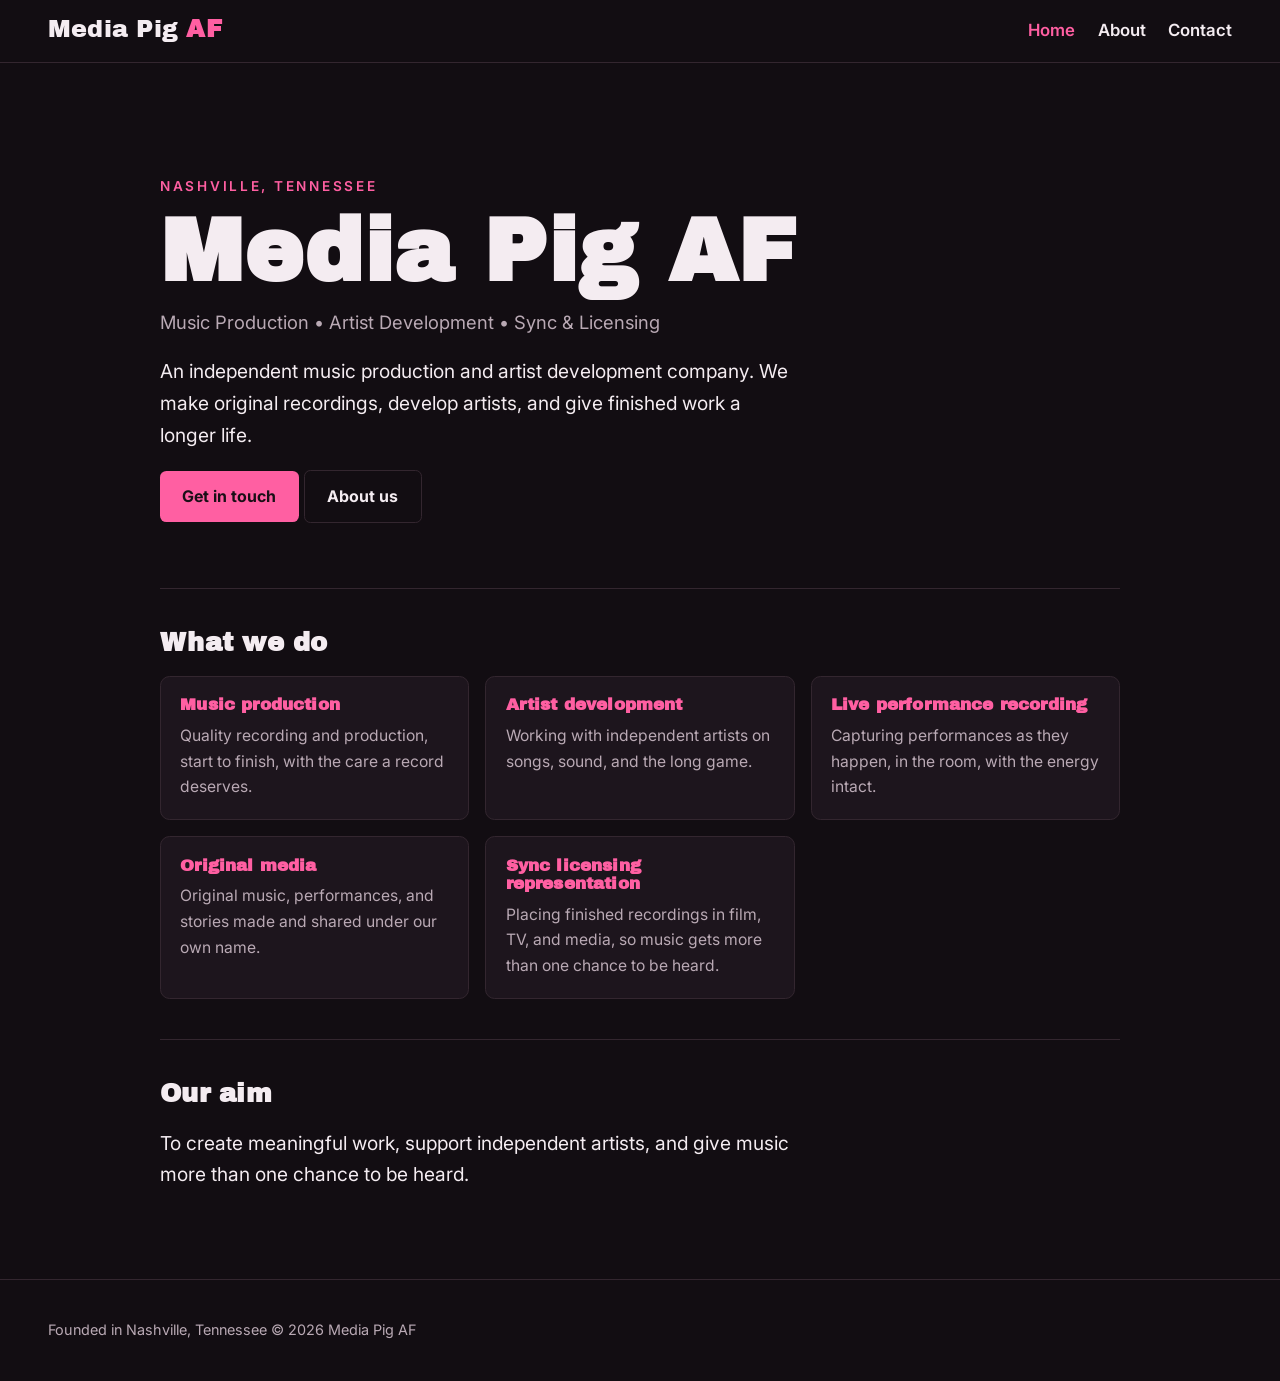
==== index.html @ c862d307 "Media Pig AF site: home, about, contact Co-Authored-By: Claude Sonnet 5.5 <noreply@anthropic.com> Cl" ====
<!doctype html>
<html lang="en">
<head>
<meta charset="utf-8">
<meta name="viewport" content="width=device-width, initial-scale=1">
<title>Media Pig AF | Music Production, Artist Development, Sync &amp; Licensing</title>
<meta name="description" content="Independent music production, artist development, and sync licensing in Nashville, Tennessee.">
<link rel="preconnect" href="https://fonts.googleapis.com">
<link rel="preconnect" href="https://fonts.gstatic.com" crossorigin>
<link href="https://fonts.googleapis.com/css2?family=Archivo+Black&family=Inter:wght@400;500;600&display=swap" rel="stylesheet">
<link rel="stylesheet" href="css/style.css">
</head>
<body>
<a class="skip" href="#content">Skip to content</a>
<header class="top">
  <a class="logo" href="index.html" aria-label="Media Pig AF home"><span class="wordmark">Media Pig <b>AF</b></span></a>
  <nav aria-label="Main"><ul><li><a href="index.html" aria-current="page">Home</a></li><li><a href="about.html">About</a></li><li><a href="contact.html">Contact</a></li></ul></nav>
</header>
<main id="content">
<section class="hero">
  <p class="kicker">Nashville, Tennessee</p>
  <h1>Media Pig AF</h1>
  <p class="tag">Music Production • Artist Development • Sync &amp; Licensing</p>
  <p class="lede">An independent music production and artist development company. We make original recordings, develop artists, and give finished work a longer life.</p>
  <p><a class="btn" href="contact.html">Get in touch</a> <a class="btn ghost" href="about.html">About us</a></p>
</section>
<section class="band">
  <h2>What we do</h2>
  <ul class="cards"><li><h3>Music production</h3><p>Quality recording and production, start to finish, with the care a record deserves.</p></li><li><h3>Artist development</h3><p>Working with independent artists on songs, sound, and the long game.</p></li><li><h3>Live performance recording</h3><p>Capturing performances as they happen, in the room, with the energy intact.</p></li><li><h3>Original media</h3><p>Original music, performances, and stories made and shared under our own name.</p></li><li><h3>Sync licensing representation</h3><p>Placing finished recordings in film, TV, and media, so music gets more than one chance to be heard.</p></li></ul>
</section>
<section class="band narrow">
  <h2>Our aim</h2>
  <p>To create meaningful work, support independent artists, and give music more than one chance to be heard.</p>
</section>
</main>
<footer class="foot">
  <p>Founded in Nashville, Tennessee &copy; 2026 Media Pig AF</p>
</footer>
<script src="js/site.js"></script>
</body>
</html>
---- css/style.css ----
:root{--bg:#120d12;--panel:#1d151d;--ink:#f4ecf1;--muted:#b9a9b4;--pink:#ff5fa2;--line:#33262f}
*{box-sizing:border-box}html{scroll-behavior:smooth}
body{margin:0;background:var(--bg);color:var(--ink);font:400 1.05rem/1.65 Inter,system-ui,sans-serif}
a{color:var(--pink)}h1,h2,h3,.wordmark{font-family:"Archivo Black",Inter,sans-serif;line-height:1.1;letter-spacing:.01em}
.skip{position:absolute;left:-999px}.skip:focus{left:1rem;top:1rem;background:#fff;color:#000;padding:.5rem;z-index:9}
.top{display:flex;flex-wrap:wrap;gap:1rem;align-items:center;justify-content:space-between;padding:1rem clamp(1rem,5vw,3rem);border-bottom:1px solid var(--line)}
.logo{text-decoration:none;color:var(--ink)}.wordmark{font-size:1.5rem}.wordmark b{color:var(--pink)}
nav ul{display:flex;gap:1.4rem;list-style:none;margin:0;padding:0}
nav a{color:var(--ink);text-decoration:none;font-weight:600}nav a:hover,nav a[aria-current]{color:var(--pink)}
main{max-width:64rem;margin:0 auto;padding:0 clamp(1rem,5vw,2rem)}
.hero{padding:clamp(3rem,10vw,7rem) 0 3rem}.kicker{color:var(--pink);text-transform:uppercase;letter-spacing:.2em;font-weight:600;font-size:.85rem;margin:0}
.hero h1{font-size:clamp(2.6rem,9vw,5.5rem);margin:.4rem 0}.tag{font-size:1.15rem;color:var(--muted);margin:0 0 1rem}
.lede{max-width:40rem;font-size:1.2rem}
.btn{display:inline-block;background:var(--pink);color:#1a0f16;font-weight:700;border:0;padding:.75rem 1.4rem;border-radius:.4rem;text-decoration:none;cursor:pointer;font-size:1rem;font-family:inherit}
.btn.ghost{background:transparent;color:var(--ink);border:1px solid var(--line)}.btn:hover{filter:brightness(1.1)}
.band{padding:2.5rem 0;border-top:1px solid var(--line)}.band h2,.page h2{font-size:1.6rem;margin:0 0 1.2rem}
.narrow p{max-width:40rem;font-size:1.2rem;margin:0}
.cards{list-style:none;margin:0;padding:0;display:grid;grid-template-columns:repeat(auto-fill,minmax(15rem,1fr));gap:1rem}
.cards li{background:var(--panel);border:1px solid var(--line);border-radius:.6rem;padding:1.2rem}
.cards h3{font-size:1.05rem;margin:0 0 .5rem;color:var(--pink)}.cards p{margin:0;color:var(--muted);font-size:.98rem}
.page{padding:3rem 0;max-width:44rem}.page h1{font-size:clamp(2rem,6vw,3rem);margin:0 0 1.2rem}.plain{padding-left:1.2rem}
form{display:grid;gap:1rem;margin-top:1.5rem}label{display:grid;gap:.35rem;font-weight:600;font-size:.95rem}
.row{display:grid;grid-template-columns:1fr 1fr;gap:1rem}@media(max-width:34rem){.row{grid-template-columns:1fr}}
input,textarea{font:inherit;color:var(--ink);background:var(--panel);border:1px solid var(--line);border-radius:.4rem;padding:.7rem}
input:focus,textarea:focus{outline:2px solid var(--pink);outline-offset:1px}
button.btn{justify-self:start}.form-status.ok{color:#8be28b}.form-status.err{color:#ff9a9a}
.foot{border-top:1px solid var(--line);margin-top:3rem;padding:1.5rem clamp(1rem,5vw,3rem);color:var(--muted);font-size:.9rem}
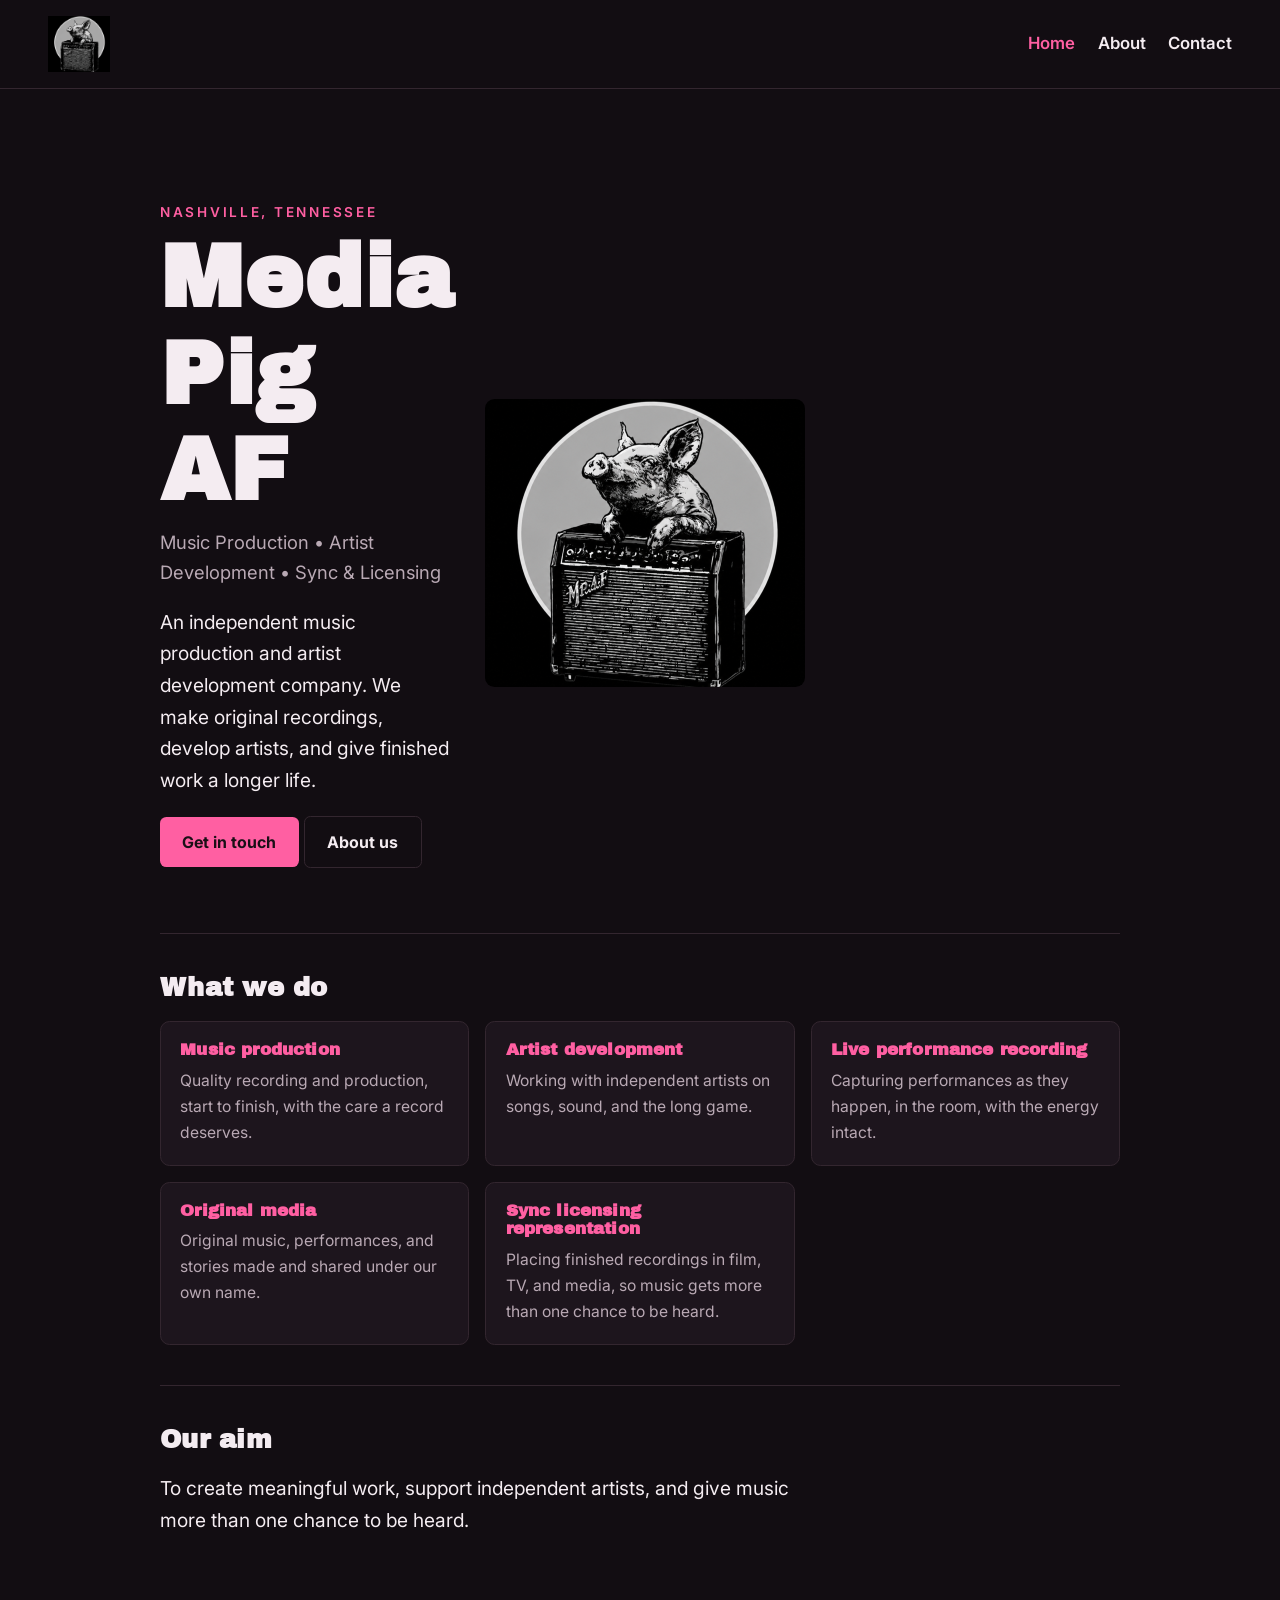
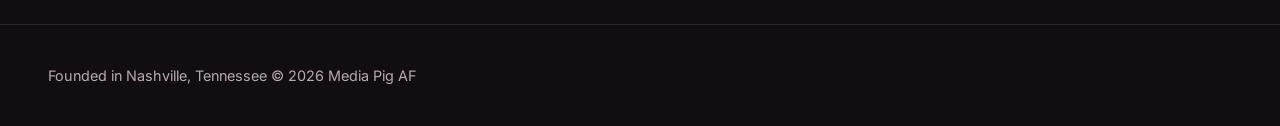
==== commit 955eaa9b: "Add Media Pig AF logo, hero art, favicon Co-Authored-By: Claude Sonnet 5.5 <noreply@anthropic.com> C" ====
--- a/index.html
+++ b/index.html
@@ -8,21 +8,25 @@
 <link rel="preconnect" href="https://fonts.googleapis.com">
 <link rel="preconnect" href="https://fonts.gstatic.com" crossorigin>
 <link href="https://fonts.googleapis.com/css2?family=Archivo+Black&family=Inter:wght@400;500;600&display=swap" rel="stylesheet">
+<link rel="icon" href="img/favicon.png" type="image/png">
 <link rel="stylesheet" href="css/style.css">
 </head>
 <body>
 <a class="skip" href="#content">Skip to content</a>
 <header class="top">
-  <a class="logo" href="index.html" aria-label="Media Pig AF home"><span class="wordmark">Media Pig <b>AF</b></span></a>
+  <a class="logo" href="index.html" aria-label="Media Pig AF home"><img src="img/logo.png" alt="Media Pig AF" height="64"></a>
   <nav aria-label="Main"><ul><li><a href="index.html" aria-current="page">Home</a></li><li><a href="about.html">About</a></li><li><a href="contact.html">Contact</a></li></ul></nav>
 </header>
 <main id="content">
 <section class="hero">
+  <div class="hero-text">
   <p class="kicker">Nashville, Tennessee</p>
   <h1>Media Pig AF</h1>
   <p class="tag">Music Production • Artist Development • Sync &amp; Licensing</p>
   <p class="lede">An independent music production and artist development company. We make original recordings, develop artists, and give finished work a longer life.</p>
   <p><a class="btn" href="contact.html">Get in touch</a> <a class="btn ghost" href="about.html">About us</a></p>
+  </div>
+  <img class="hero-art" src="img/logo.png" alt="A pig leaning on a guitar amp, the Media Pig AF logo" width="320">
 </section>
 <section class="band">
   <h2>What we do</h2>
--- a/css/style.css
+++ b/css/style.css
@@ -25,3 +25,7 @@
 input:focus,textarea:focus{outline:2px solid var(--pink);outline-offset:1px}
 button.btn{justify-self:start}.form-status.ok{color:#8be28b}.form-status.err{color:#ff9a9a}
 .foot{border-top:1px solid var(--line);margin-top:3rem;padding:1.5rem clamp(1rem,5vw,3rem);color:var(--muted);font-size:.9rem}
+.hero{display:grid;grid-template-columns:1fr auto;gap:2rem;align-items:center}
+.hero-art{width:min(320px,100%);height:auto;border-radius:.6rem}
+.logo img{display:block;height:56px;width:auto}
+@media(max-width:46rem){.hero{grid-template-columns:1fr}.hero-art{order:-1;width:200px}}
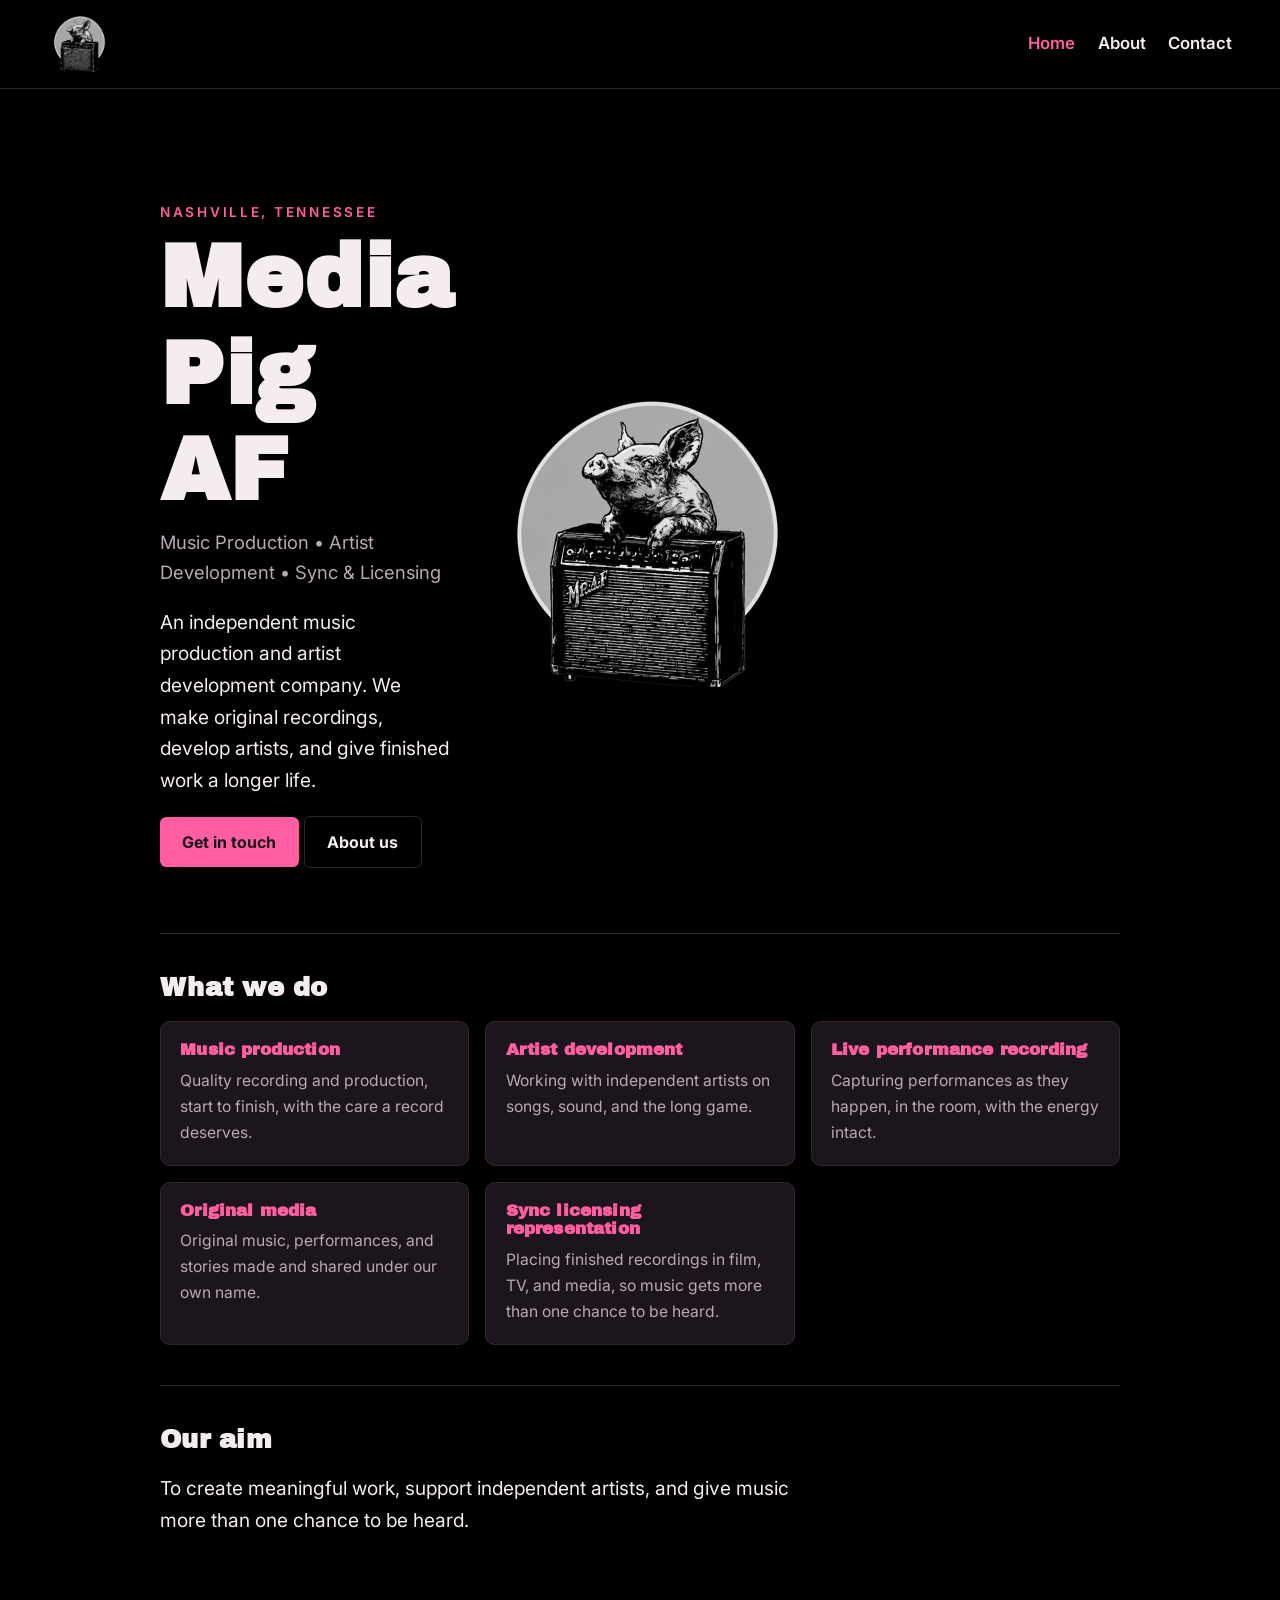
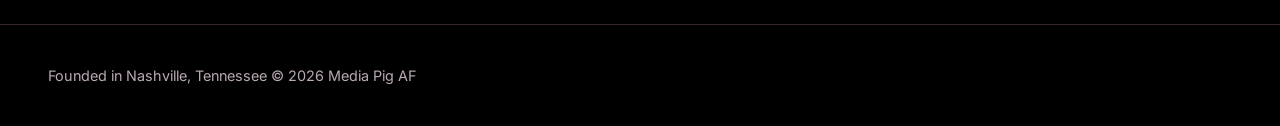
==== commit dba784c6: "Version the stylesheet link Co-Authored-By: Claude Sonnet 5.5 <noreply@anthropic.com> Claude-Session" ====
--- a/index.html
+++ b/index.html
@@ -9,7 +9,7 @@
 <link rel="preconnect" href="https://fonts.gstatic.com" crossorigin>
 <link href="https://fonts.googleapis.com/css2?family=Archivo+Black&family=Inter:wght@400;500;600&display=swap" rel="stylesheet">
 <link rel="icon" href="img/favicon.png" type="image/png">
-<link rel="stylesheet" href="css/style.css">
+<link rel="stylesheet" href="css/style.css?v=2">
 </head>
 <body>
 <a class="skip" href="#content">Skip to content</a>
--- a/css/style.css
+++ b/css/style.css
@@ -1,4 +1,4 @@
-:root{--bg:#120d12;--panel:#1d151d;--ink:#f4ecf1;--muted:#b9a9b4;--pink:#ff5fa2;--line:#33262f}
+:root{--bg:#000;--panel:#1d151d;--ink:#f4ecf1;--muted:#b9a9b4;--pink:#ff5fa2;--line:#33262f}
 *{box-sizing:border-box}html{scroll-behavior:smooth}
 body{margin:0;background:var(--bg);color:var(--ink);font:400 1.05rem/1.65 Inter,system-ui,sans-serif}
 a{color:var(--pink)}h1,h2,h3,.wordmark{font-family:"Archivo Black",Inter,sans-serif;line-height:1.1;letter-spacing:.01em}
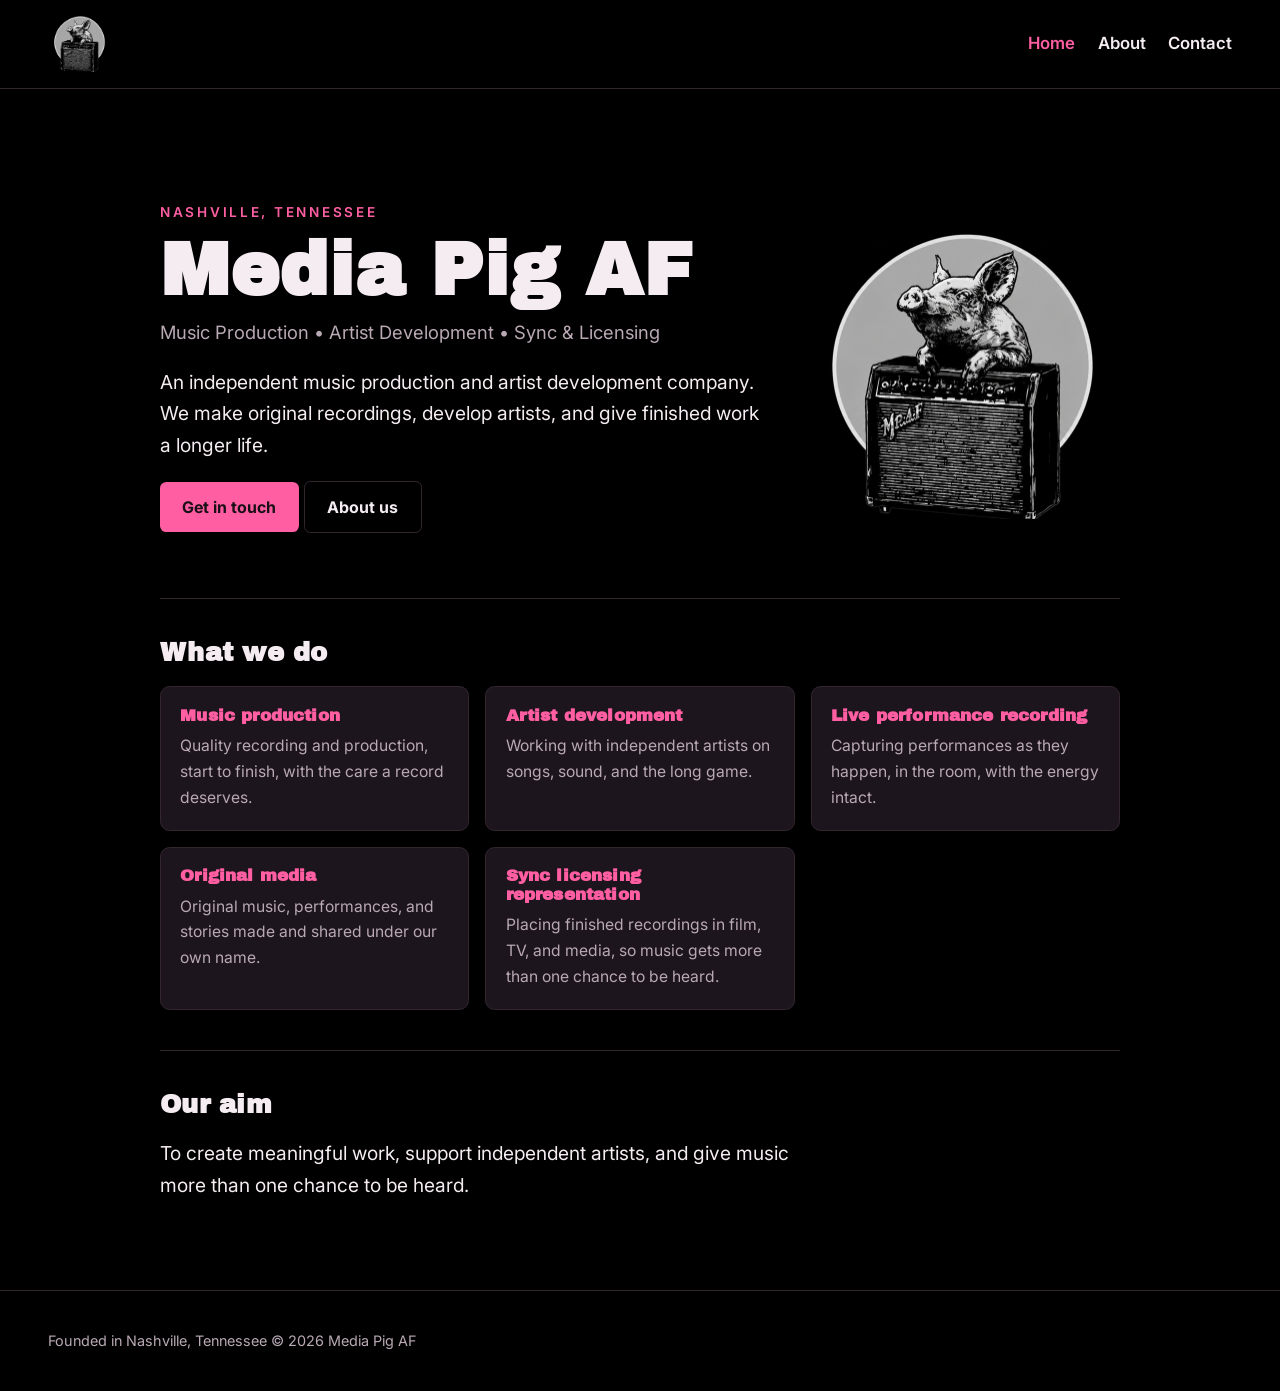
==== commit 37a4220f: "Fix hero layout Co-Authored-By: Claude Sonnet 5.5 <noreply@anthropic.com> Claude-Session: https://cl" ====
--- a/index.html
+++ b/index.html
@@ -9,7 +9,7 @@
 <link rel="preconnect" href="https://fonts.gstatic.com" crossorigin>
 <link href="https://fonts.googleapis.com/css2?family=Archivo+Black&family=Inter:wght@400;500;600&display=swap" rel="stylesheet">
 <link rel="icon" href="img/favicon.png" type="image/png">
-<link rel="stylesheet" href="css/style.css?v=2">
+<link rel="stylesheet" href="css/style.css?v=3">
 </head>
 <body>
 <a class="skip" href="#content">Skip to content</a>
--- a/css/style.css
+++ b/css/style.css
@@ -9,7 +9,7 @@
 nav a{color:var(--ink);text-decoration:none;font-weight:600}nav a:hover,nav a[aria-current]{color:var(--pink)}
 main{max-width:64rem;margin:0 auto;padding:0 clamp(1rem,5vw,2rem)}
 .hero{padding:clamp(3rem,10vw,7rem) 0 3rem}.kicker{color:var(--pink);text-transform:uppercase;letter-spacing:.2em;font-weight:600;font-size:.85rem;margin:0}
-.hero h1{font-size:clamp(2.6rem,9vw,5.5rem);margin:.4rem 0}.tag{font-size:1.15rem;color:var(--muted);margin:0 0 1rem}
+.hero h1{font-size:clamp(2.4rem,7vw,4.6rem);margin:.4rem 0}.tag{font-size:1.15rem;color:var(--muted);margin:0 0 1rem}
 .lede{max-width:40rem;font-size:1.2rem}
 .btn{display:inline-block;background:var(--pink);color:#1a0f16;font-weight:700;border:0;padding:.75rem 1.4rem;border-radius:.4rem;text-decoration:none;cursor:pointer;font-size:1rem;font-family:inherit}
 .btn.ghost{background:transparent;color:var(--ink);border:1px solid var(--line)}.btn:hover{filter:brightness(1.1)}
@@ -25,7 +25,7 @@
 input:focus,textarea:focus{outline:2px solid var(--pink);outline-offset:1px}
 button.btn{justify-self:start}.form-status.ok{color:#8be28b}.form-status.err{color:#ff9a9a}
 .foot{border-top:1px solid var(--line);margin-top:3rem;padding:1.5rem clamp(1rem,5vw,3rem);color:var(--muted);font-size:.9rem}
-.hero{display:grid;grid-template-columns:1fr auto;gap:2rem;align-items:center}
-.hero-art{width:min(320px,100%);height:auto;border-radius:.6rem}
+.hero{display:grid;grid-template-columns:minmax(0,1fr) 320px;gap:2.5rem;align-items:center}
+.hero-art{width:320px;max-width:100%;height:auto;justify-self:end}
 .logo img{display:block;height:56px;width:auto}
-@media(max-width:46rem){.hero{grid-template-columns:1fr}.hero-art{order:-1;width:200px}}
+@media(max-width:46rem){.hero{grid-template-columns:minmax(0,1fr)}.hero-art{order:-1;width:200px;justify-self:start}}
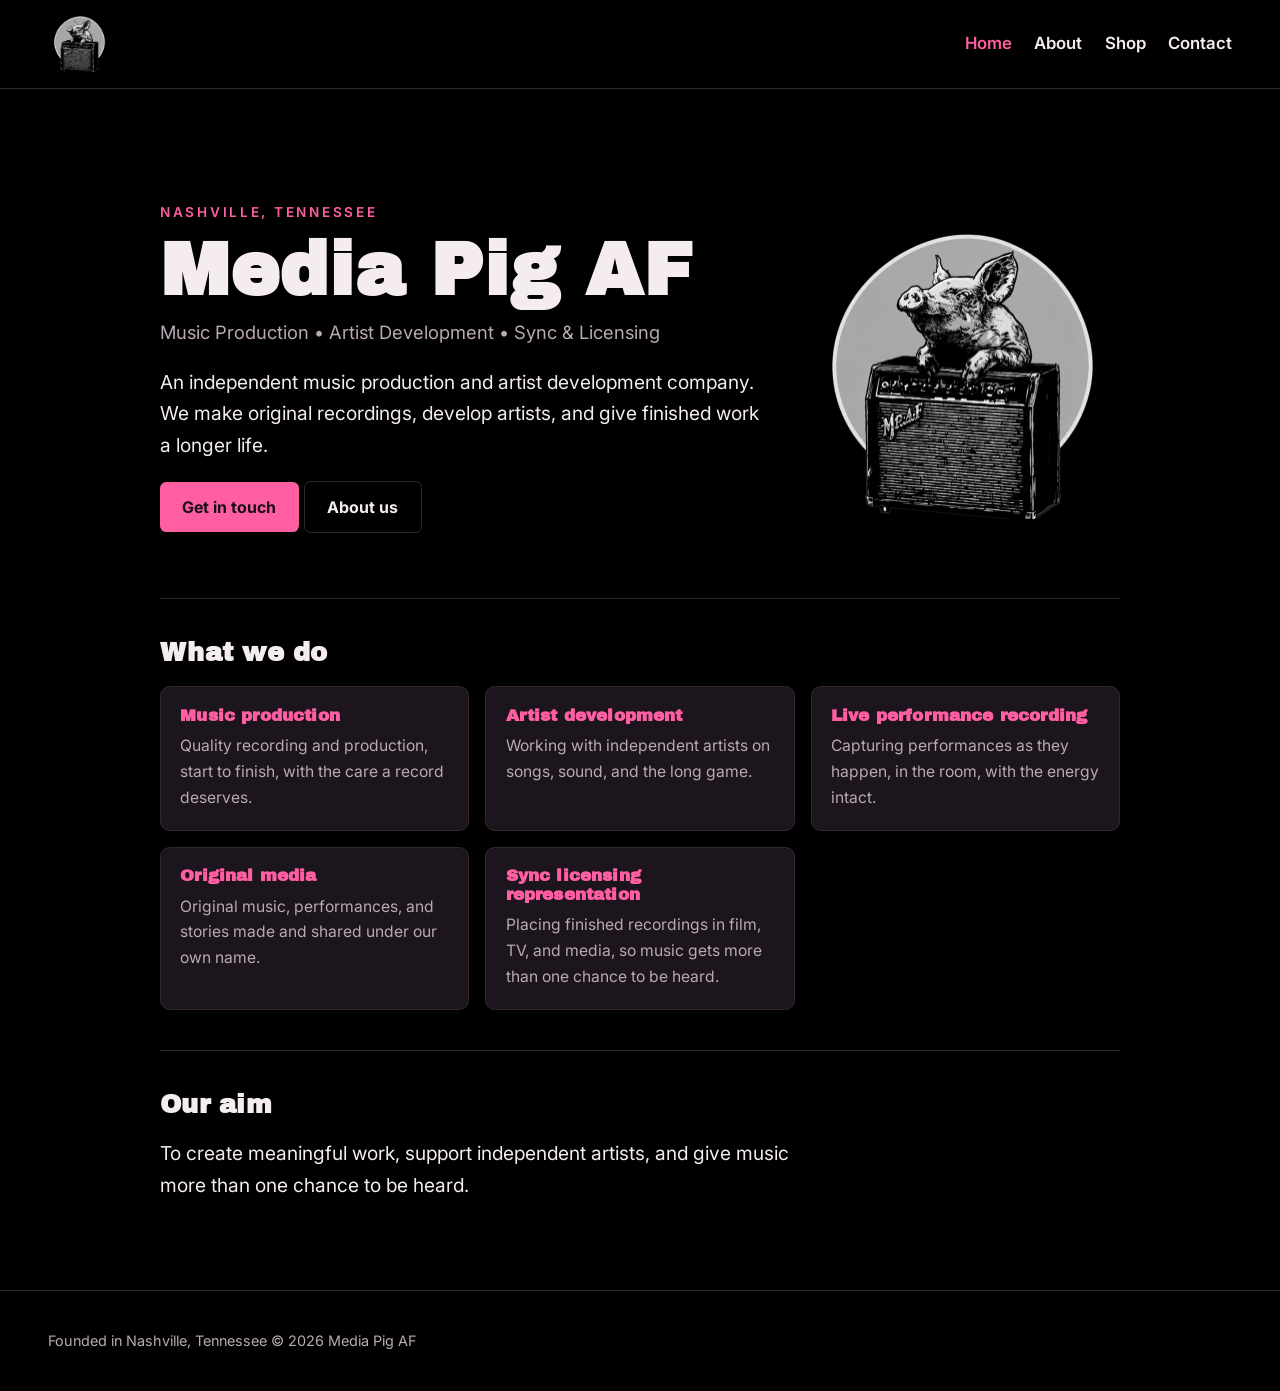
==== commit 7443b34e: "Add Shop page Co-Authored-By: Claude Sonnet 5.5 <noreply@anthropic.com> Claude-Session: https://clau" ====
--- a/index.html
+++ b/index.html
@@ -9,13 +9,13 @@
 <link rel="preconnect" href="https://fonts.gstatic.com" crossorigin>
 <link href="https://fonts.googleapis.com/css2?family=Archivo+Black&family=Inter:wght@400;500;600&display=swap" rel="stylesheet">
 <link rel="icon" href="img/favicon.png" type="image/png">
-<link rel="stylesheet" href="css/style.css?v=3">
+<link rel="stylesheet" href="css/style.css?v=4">
 </head>
 <body>
 <a class="skip" href="#content">Skip to content</a>
 <header class="top">
   <a class="logo" href="index.html" aria-label="Media Pig AF home"><img src="img/logo.png" alt="Media Pig AF" height="64"></a>
-  <nav aria-label="Main"><ul><li><a href="index.html" aria-current="page">Home</a></li><li><a href="about.html">About</a></li><li><a href="contact.html">Contact</a></li></ul></nav>
+  <nav aria-label="Main"><ul><li><a href="index.html" aria-current="page">Home</a></li><li><a href="about.html">About</a></li><li><a href="shop.html">Shop</a></li><li><a href="contact.html">Contact</a></li></ul></nav>
 </header>
 <main id="content">
 <section class="hero">
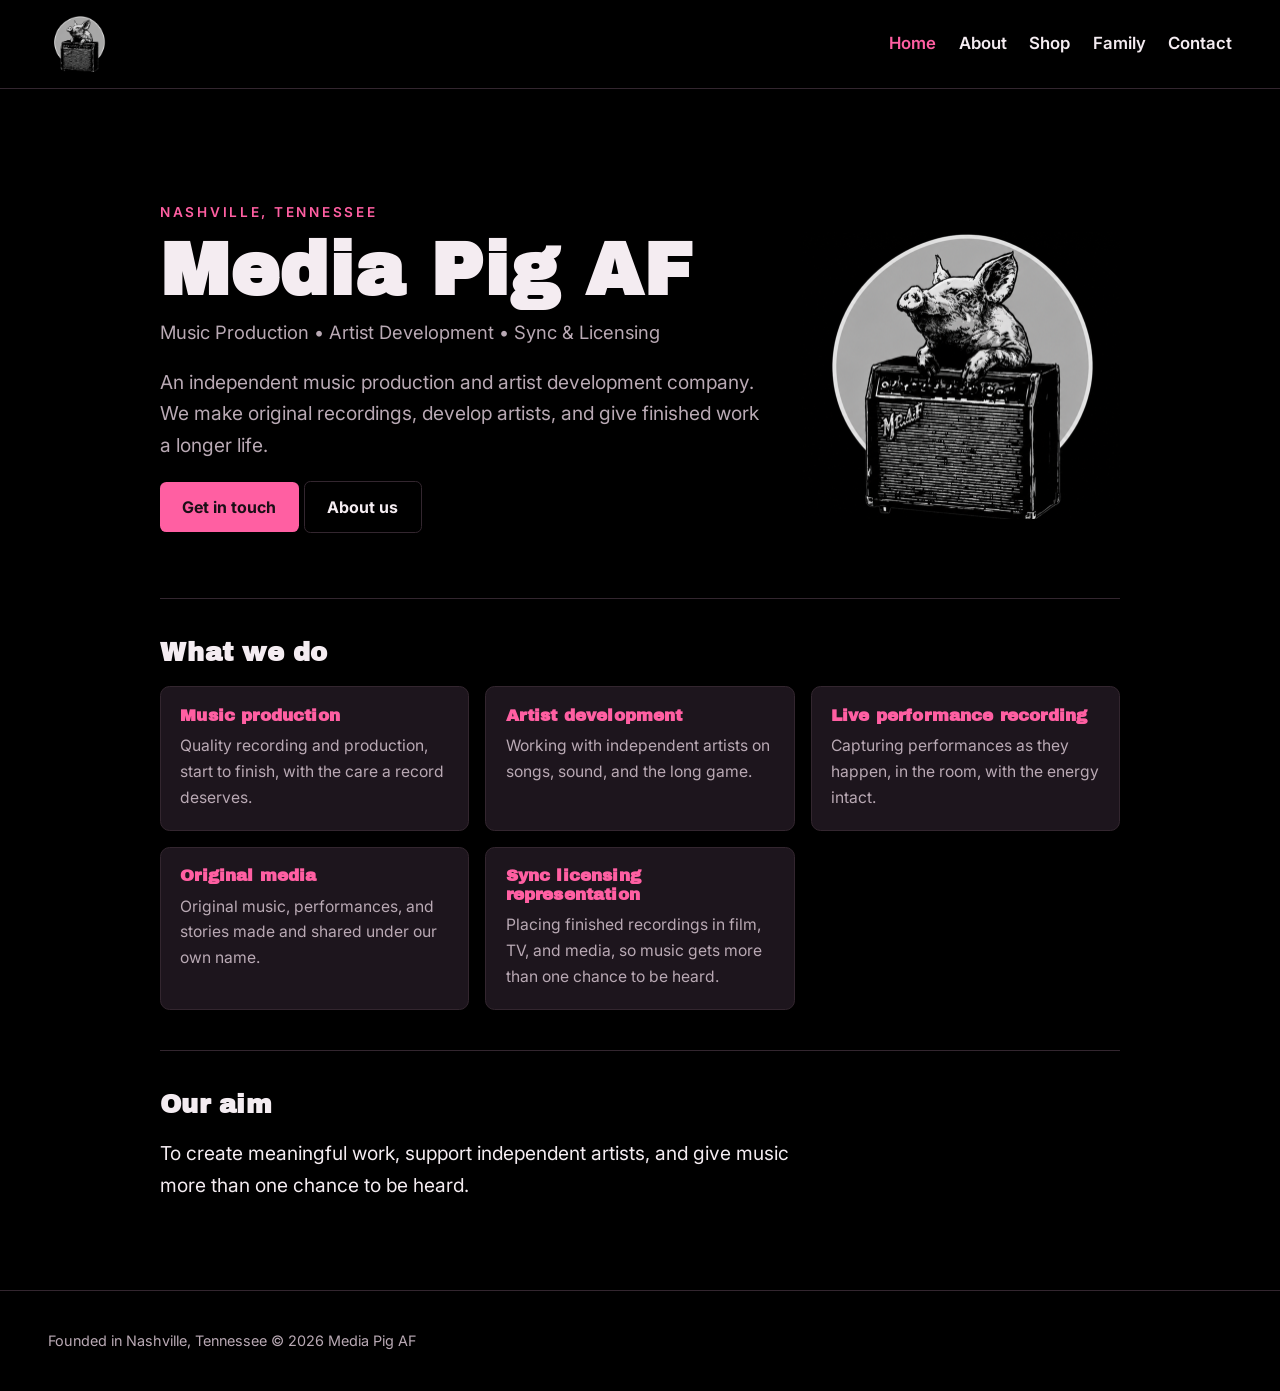
==== commit 3ea2da5e: "Add Family page listing the other family sites Co-Authored-By: Claude Sonnet 5.5 <noreply@anthropic." ====
--- a/index.html
+++ b/index.html
@@ -9,13 +9,13 @@
 <link rel="preconnect" href="https://fonts.gstatic.com" crossorigin>
 <link href="https://fonts.googleapis.com/css2?family=Archivo+Black&family=Inter:wght@400;500;600&display=swap" rel="stylesheet">
 <link rel="icon" href="img/favicon.png" type="image/png">
-<link rel="stylesheet" href="css/style.css?v=4">
+<link rel="stylesheet" href="css/style.css?v=fam1">
 </head>
 <body>
 <a class="skip" href="#content">Skip to content</a>
 <header class="top">
   <a class="logo" href="index.html" aria-label="Media Pig AF home"><img src="img/logo.png" alt="Media Pig AF" height="64"></a>
-  <nav aria-label="Main"><ul><li><a href="index.html" aria-current="page">Home</a></li><li><a href="about.html">About</a></li><li><a href="shop.html">Shop</a></li><li><a href="contact.html">Contact</a></li></ul></nav>
+  <nav aria-label="Main"><ul><li><a href="index.html" aria-current="page">Home</a></li><li><a href="about.html">About</a></li><li><a href="shop.html">Shop</a></li><li><a href="family.html">Family</a></li><li><a href="contact.html">Contact</a></li></ul></nav>
 </header>
 <main id="content">
 <section class="hero">
--- a/css/style.css
+++ b/css/style.css
@@ -29,3 +29,13 @@
 .hero-art{width:320px;max-width:100%;height:auto;justify-self:end}
 .logo img{display:block;height:56px;width:auto}
 @media(max-width:46rem){.hero{grid-template-columns:minmax(0,1fr)}.hero-art{order:-1;width:200px;justify-self:start}}
+
+/* Family page */
+.fam-grid{display:grid;grid-template-columns:repeat(auto-fill,minmax(15rem,1fr));gap:1.25rem;margin:1.5rem 0}
+.fam-card{background:var(--panel);border:1px solid rgba(255,255,255,.12);border-radius:.5rem;overflow:hidden;padding-bottom:1rem}
+.fam-card .fam-pic img{display:block;width:100%;aspect-ratio:4/3;object-fit:cover}
+.fam-card h3{margin:.8rem 1rem 0;font-size:1.1rem}
+.fam-card h3 a{color:var(--ink);text-decoration:none}
+.fam-card h3 a:hover{color:var(--pink)}
+.fam-card p{margin:.5rem 1rem 0;color:var(--muted);font-size:.95rem;line-height:1.5}
+.lede{color:var(--muted)}
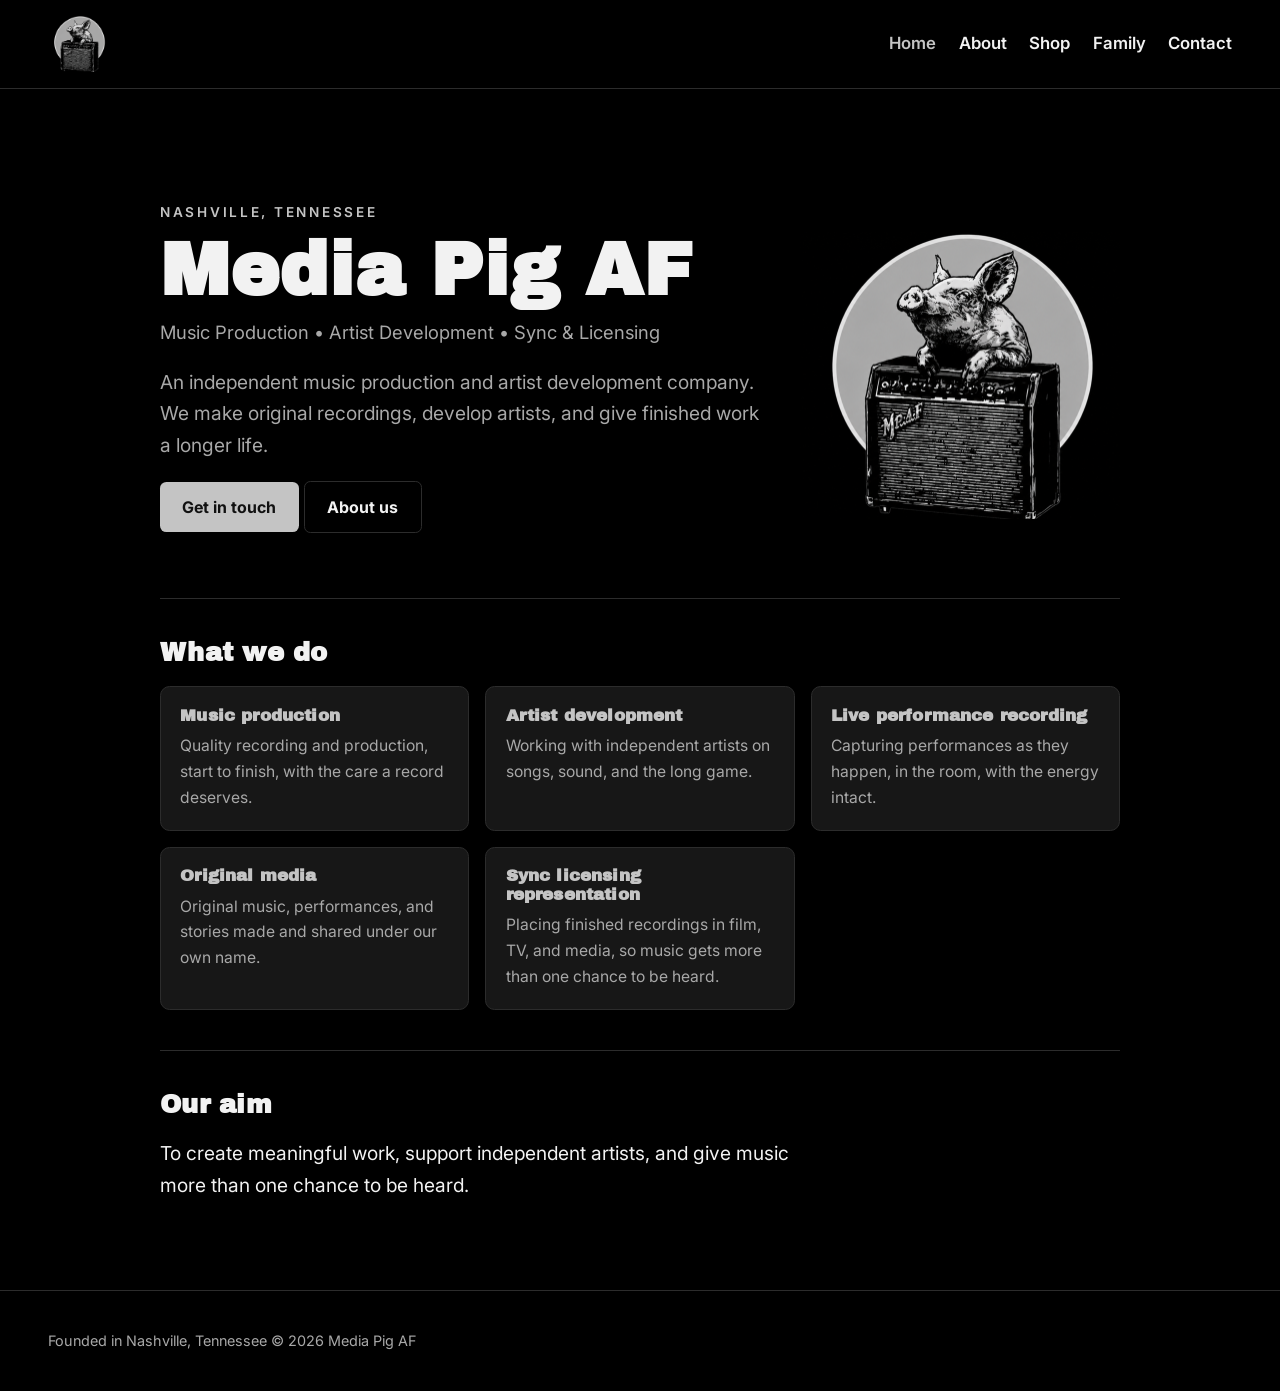
==== commit b8fcd343: "Replace pink accent with neutral greys (accent, panel, text, borders) Co-Authored-By: Claude Sonnet " ====
--- a/index.html
+++ b/index.html
@@ -9,7 +9,7 @@
 <link rel="preconnect" href="https://fonts.gstatic.com" crossorigin>
 <link href="https://fonts.googleapis.com/css2?family=Archivo+Black&family=Inter:wght@400;500;600&display=swap" rel="stylesheet">
 <link rel="icon" href="img/favicon.png" type="image/png">
-<link rel="stylesheet" href="css/style.css?v=fam1">
+<link rel="stylesheet" href="css/style.css?v=grey1">
 </head>
 <body>
 <a class="skip" href="#content">Skip to content</a>
--- a/css/style.css
+++ b/css/style.css
@@ -1,28 +1,28 @@
-:root{--bg:#000;--panel:#1d151d;--ink:#f4ecf1;--muted:#b9a9b4;--pink:#ff5fa2;--line:#33262f}
+:root{--bg:#000;--panel:#171717;--ink:#f2f2f2;--muted:#a8a8a8;--accent:#c4c4c4;--line:#2c2c2c}
 *{box-sizing:border-box}html{scroll-behavior:smooth}
 body{margin:0;background:var(--bg);color:var(--ink);font:400 1.05rem/1.65 Inter,system-ui,sans-serif}
-a{color:var(--pink)}h1,h2,h3,.wordmark{font-family:"Archivo Black",Inter,sans-serif;line-height:1.1;letter-spacing:.01em}
+a{color:var(--accent)}h1,h2,h3,.wordmark{font-family:"Archivo Black",Inter,sans-serif;line-height:1.1;letter-spacing:.01em}
 .skip{position:absolute;left:-999px}.skip:focus{left:1rem;top:1rem;background:#fff;color:#000;padding:.5rem;z-index:9}
 .top{display:flex;flex-wrap:wrap;gap:1rem;align-items:center;justify-content:space-between;padding:1rem clamp(1rem,5vw,3rem);border-bottom:1px solid var(--line)}
-.logo{text-decoration:none;color:var(--ink)}.wordmark{font-size:1.5rem}.wordmark b{color:var(--pink)}
+.logo{text-decoration:none;color:var(--ink)}.wordmark{font-size:1.5rem}.wordmark b{color:var(--accent)}
 nav ul{display:flex;gap:1.4rem;list-style:none;margin:0;padding:0}
-nav a{color:var(--ink);text-decoration:none;font-weight:600}nav a:hover,nav a[aria-current]{color:var(--pink)}
+nav a{color:var(--ink);text-decoration:none;font-weight:600}nav a:hover,nav a[aria-current]{color:var(--accent)}
 main{max-width:64rem;margin:0 auto;padding:0 clamp(1rem,5vw,2rem)}
-.hero{padding:clamp(3rem,10vw,7rem) 0 3rem}.kicker{color:var(--pink);text-transform:uppercase;letter-spacing:.2em;font-weight:600;font-size:.85rem;margin:0}
+.hero{padding:clamp(3rem,10vw,7rem) 0 3rem}.kicker{color:var(--accent);text-transform:uppercase;letter-spacing:.2em;font-weight:600;font-size:.85rem;margin:0}
 .hero h1{font-size:clamp(2.4rem,7vw,4.6rem);margin:.4rem 0}.tag{font-size:1.15rem;color:var(--muted);margin:0 0 1rem}
 .lede{max-width:40rem;font-size:1.2rem}
-.btn{display:inline-block;background:var(--pink);color:#1a0f16;font-weight:700;border:0;padding:.75rem 1.4rem;border-radius:.4rem;text-decoration:none;cursor:pointer;font-size:1rem;font-family:inherit}
+.btn{display:inline-block;background:var(--accent);color:#111;font-weight:700;border:0;padding:.75rem 1.4rem;border-radius:.4rem;text-decoration:none;cursor:pointer;font-size:1rem;font-family:inherit}
 .btn.ghost{background:transparent;color:var(--ink);border:1px solid var(--line)}.btn:hover{filter:brightness(1.1)}
 .band{padding:2.5rem 0;border-top:1px solid var(--line)}.band h2,.page h2{font-size:1.6rem;margin:0 0 1.2rem}
 .narrow p{max-width:40rem;font-size:1.2rem;margin:0}
 .cards{list-style:none;margin:0;padding:0;display:grid;grid-template-columns:repeat(auto-fill,minmax(15rem,1fr));gap:1rem}
 .cards li{background:var(--panel);border:1px solid var(--line);border-radius:.6rem;padding:1.2rem}
-.cards h3{font-size:1.05rem;margin:0 0 .5rem;color:var(--pink)}.cards p{margin:0;color:var(--muted);font-size:.98rem}
+.cards h3{font-size:1.05rem;margin:0 0 .5rem;color:var(--accent)}.cards p{margin:0;color:var(--muted);font-size:.98rem}
 .page{padding:3rem 0;max-width:44rem}.page h1{font-size:clamp(2rem,6vw,3rem);margin:0 0 1.2rem}.plain{padding-left:1.2rem}
 form{display:grid;gap:1rem;margin-top:1.5rem}label{display:grid;gap:.35rem;font-weight:600;font-size:.95rem}
 .row{display:grid;grid-template-columns:1fr 1fr;gap:1rem}@media(max-width:34rem){.row{grid-template-columns:1fr}}
 input,textarea{font:inherit;color:var(--ink);background:var(--panel);border:1px solid var(--line);border-radius:.4rem;padding:.7rem}
-input:focus,textarea:focus{outline:2px solid var(--pink);outline-offset:1px}
+input:focus,textarea:focus{outline:2px solid var(--accent);outline-offset:1px}
 button.btn{justify-self:start}.form-status.ok{color:#8be28b}.form-status.err{color:#ff9a9a}
 .foot{border-top:1px solid var(--line);margin-top:3rem;padding:1.5rem clamp(1rem,5vw,3rem);color:var(--muted);font-size:.9rem}
 .hero{display:grid;grid-template-columns:minmax(0,1fr) 320px;gap:2.5rem;align-items:center}
@@ -36,6 +36,7 @@
 .fam-card .fam-pic img{display:block;width:100%;aspect-ratio:4/3;object-fit:cover}
 .fam-card h3{margin:.8rem 1rem 0;font-size:1.1rem}
 .fam-card h3 a{color:var(--ink);text-decoration:none}
-.fam-card h3 a:hover{color:var(--pink)}
+.fam-card h3 a:hover{color:var(--accent)}
 .fam-card p{margin:.5rem 1rem 0;color:var(--muted);font-size:.95rem;line-height:1.5}
 .lede{color:var(--muted)}
+.page:has(.fam-grid){max-width:64rem}
